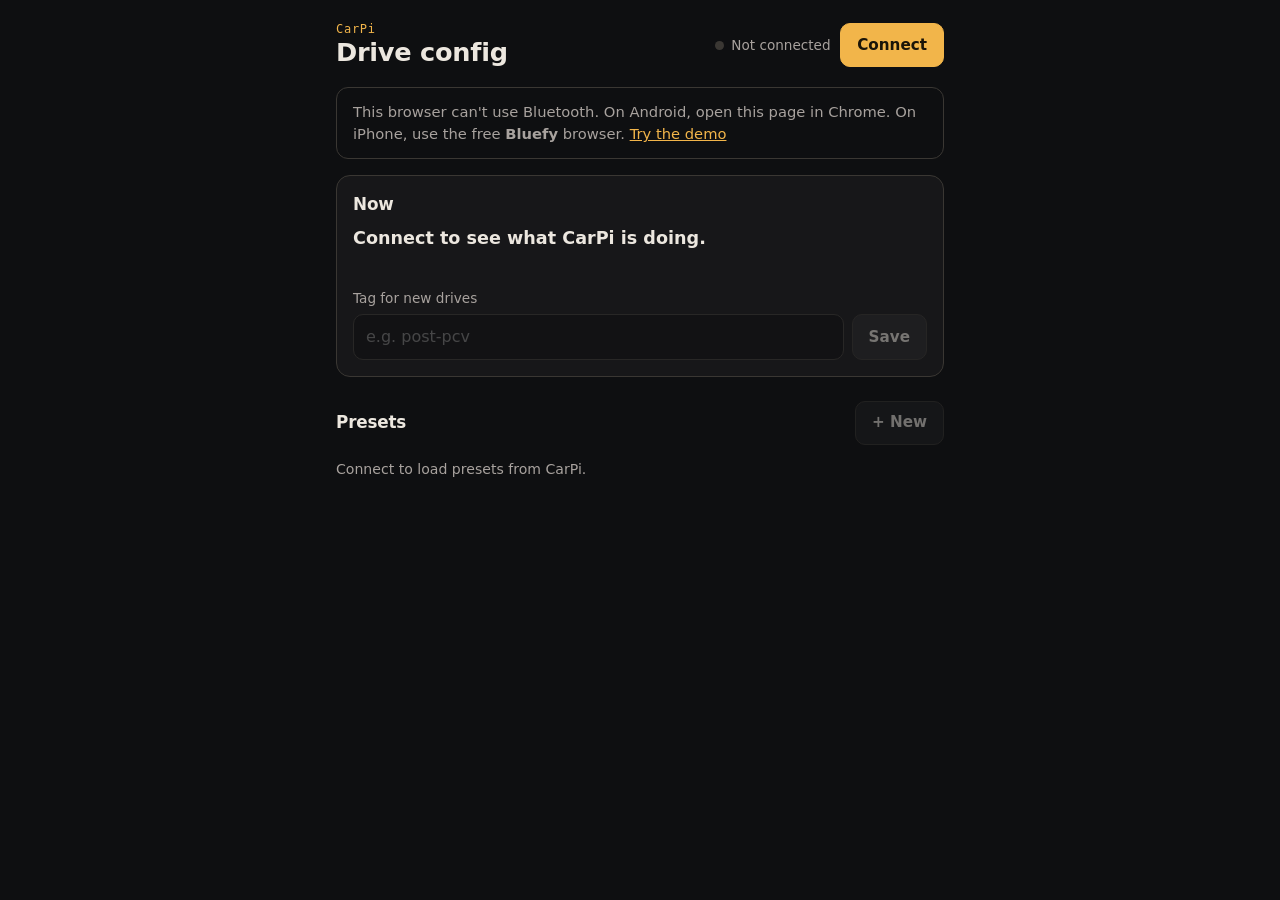
==== web/config/index.html @ 8de62a73 "bluetooth + config" ====
<!doctype html>
<html lang="en">
<head>
  <meta charset="utf-8">
  <meta name="viewport" content="width=device-width, initial-scale=1, viewport-fit=cover">
  <title>CarPi config</title>
  <meta name="description" content="Pick what CarPi logs on the next drive, over Bluetooth.">
  <meta name="theme-color" content="#0e0f11">
  <meta name="robots" content="noindex">
  <link rel="icon" href="icon.svg" type="image/svg+xml">
  <link rel="manifest" href="manifest.webmanifest">
  <link rel="stylesheet" href="config.css">
  <script src="config.js" defer></script>
</head>
<body>
  <div class="page">
    <header class="top">
      <div>
        <p class="eyebrow">CarPi</p>
        <h1>Drive config</h1>
      </div>
      <div class="conn">
        <span class="pill" id="conn-pill"><span class="dot" aria-hidden="true"></span><span id="conn-text">Not connected</span></span>
        <button class="btn primary" id="connect" type="button">Connect</button>
      </div>
    </header>

    <p class="notice" id="no-bt" hidden>
      This browser can't use Bluetooth. On Android, open this page in Chrome. On iPhone, use the free
      <strong>Bluefy</strong> browser. <button class="link" id="demo-btn" type="button">Try the demo</button>
    </p>
    <p class="notice demo" id="demo-note" hidden>Demo: a simulated CarPi. Nothing here reaches the car.</p>

    <main id="home">
      <section class="card" id="now" aria-live="polite">
        <h2>Now</h2>
        <p class="state" id="state-line">Connect to see what CarPi is doing.</p>
        <p class="sub" id="state-sub"></p>
        <form class="tag" id="tag-form">
          <label for="tag-input">Tag for new drives</label>
          <div class="row">
            <input id="tag-input" name="tag" autocomplete="off" autocapitalize="none" spellcheck="false"
                   maxlength="32" placeholder="e.g. post-pcv" disabled>
            <button class="btn" id="tag-save" type="submit" disabled>Save</button>
          </div>
        </form>
      </section>

      <section>
        <div class="section-head">
          <h2>Presets</h2>
          <button class="btn" id="new-preset" type="button" disabled>+ New</button>
        </div>
        <ul class="presets" id="presets"></ul>
      </section>
    </main>

    <main id="editor" hidden>
      <div class="section-head">
        <h2 id="editor-title">New preset</h2>
        <button class="btn ghost" id="editor-close" type="button">Cancel</button>
      </div>
      <label class="field" for="preset-name">Name</label>
      <input id="preset-name" maxlength="32" autocomplete="off" placeholder="e.g. Idle study">
      <div class="summary" id="summary"></div>
      <p class="hint">Weight sets how often each value is read. Values at the top weight are read on every row; half the top weight means every other row. 0 turns a value off.</p>
      <div class="quick">
        <button class="btn small" type="button" data-fill="0">All off</button>
        <button class="btn small" type="button" data-fill="default">Like default</button>
      </div>
      <div id="values"></div>
      <div class="editor-actions">
        <button class="btn" id="save" type="button">Save</button>
        <button class="btn primary" id="save-apply" type="button">Save &amp; apply</button>
      </div>
    </main>
  </div>

  <dialog id="confirm">
    <form method="dialog">
      <p id="confirm-text"></p>
      <div class="row end">
        <button class="btn ghost" value="no">Cancel</button>
        <button class="btn primary" value="yes" id="confirm-yes">OK</button>
      </div>
    </form>
  </dialog>
  <div class="toast" id="toast" role="status" hidden></div>
</body>
</html>
---- web/config/config.css ----
/* Same palette as the drive viewer (../style.css). System fonts so it works offline in the car. */
:root {
  --bg: #0e0f11;
  --text: #a8a29e;
  --head: #ece7df;
  --accent: #f2b54a;
  --line: #3a3733;
  --card: rgba(255, 255, 255, 0.035);
  --card-hi: rgba(255, 255, 255, 0.07);
  --accent-chip: color-mix(in srgb, var(--accent) 14%, transparent);
  --pass: #7fc79a;
  --warn: #e0896b;
  --sans: ui-sans-serif, system-ui, -apple-system, "Segoe UI", Roboto, sans-serif;
  --mono: ui-monospace, SFMono-Regular, Menlo, Consolas, monospace;
  color-scheme: dark;
}

*, *::before, *::after { box-sizing: border-box; }
html { background: var(--bg); -webkit-text-size-adjust: 100%; }
body {
  margin: 0;
  background: var(--bg);
  color: var(--text);
  font-family: var(--sans);
  font-size: 1rem;
  line-height: 1.5;
  -webkit-font-smoothing: antialiased;
}
[hidden] { display: none !important; }
:focus-visible { outline: 2px solid var(--accent); outline-offset: 2px; border-radius: 6px; }

.page {
  max-width: 40rem;
  margin: 0 auto;
  padding: max(1.25rem, env(safe-area-inset-top)) 1rem calc(6rem + env(safe-area-inset-bottom));
}

h1, h2 { color: var(--head); margin: 0; letter-spacing: -0.01em; }
h1 { font-size: 1.6rem; line-height: 1.15; }
h2 { font-size: 1.05rem; }
.eyebrow { margin: 0; font-family: var(--mono); font-size: 0.75rem; color: var(--accent); letter-spacing: 0.06em; }

.top { display: flex; justify-content: space-between; align-items: flex-end; gap: 1rem; margin-bottom: 1.25rem; flex-wrap: wrap; }
.conn { display: flex; align-items: center; gap: 0.6rem; }
.pill { display: inline-flex; align-items: center; gap: 0.45rem; font-size: 0.85rem; }
.dot { width: 0.55rem; height: 0.55rem; border-radius: 50%; background: var(--line); }
.pill.on .dot { background: var(--pass); }
.pill.busy .dot { background: var(--accent); animation: pulse 1s ease-in-out infinite; }
@keyframes pulse { 50% { opacity: 0.35; } }

.btn {
  font: inherit;
  font-size: 0.95rem;
  font-weight: 600;
  color: var(--head);
  background: var(--card-hi);
  border: 1px solid var(--line);
  border-radius: 10px;
  padding: 0.6rem 1rem;
  min-height: 2.75rem;
  cursor: pointer;
}
.btn:disabled { opacity: 0.45; cursor: default; }
.btn.primary { background: var(--accent); border-color: var(--accent); color: #1a1408; }
.btn.ghost { background: transparent; }
.btn.danger { color: var(--warn); }
.btn.small { min-height: 2.25rem; padding: 0.35rem 0.75rem; font-size: 0.85rem; }
.link { font: inherit; color: var(--accent); background: none; border: 0; padding: 0; text-decoration: underline; cursor: pointer; }

.notice { border: 1px solid var(--line); border-radius: 12px; padding: 0.8rem 1rem; margin: 0 0 1rem; font-size: 0.92rem; }
.notice.demo { border-color: var(--accent); background: var(--accent-chip); color: var(--head); }

.card { background: var(--card); border: 1px solid var(--line); border-radius: 14px; padding: 1rem; margin-bottom: 1.5rem; }
.state { margin: 0.5rem 0 0; color: var(--head); font-size: 1.1rem; font-weight: 600; }
.sub { margin: 0.15rem 0 0; font-size: 0.88rem; min-height: 1.3em; overflow-wrap: anywhere; }
.tag { margin-top: 1rem; }
.tag label, .field { display: block; font-size: 0.85rem; margin-bottom: 0.35rem; }
.row { display: flex; gap: 0.5rem; }
.row.end { justify-content: flex-end; }

input:not([type]), input[type="text"] {
  flex: 1;
  min-width: 0;
  width: 100%;
  font: inherit;
  color: var(--head);
  background: var(--bg);
  border: 1px solid var(--line);
  border-radius: 10px;
  padding: 0.6rem 0.75rem;
  min-height: 2.75rem;
}
input:disabled { opacity: 0.5; }

.section-head { display: flex; justify-content: space-between; align-items: center; margin-bottom: 0.75rem; }

.presets { list-style: none; margin: 0; padding: 0; display: grid; gap: 0.6rem; }
.preset { background: var(--card); border: 1px solid var(--line); border-radius: 14px; }
.preset.active { border-color: var(--accent); }
.preset > button.head {
  all: unset;
  display: flex;
  justify-content: space-between;
  align-items: center;
  gap: 0.75rem;
  width: 100%;
  padding: 0.85rem 1rem;
  cursor: pointer;
  box-sizing: border-box;
}
.preset .name { color: var(--head); font-weight: 600; }
.preset .meta { font-size: 0.85rem; }
.badges { display: flex; gap: 0.35rem; flex-wrap: wrap; justify-content: flex-end; }
.badge { font-family: var(--mono); font-size: 0.7rem; padding: 0.15rem 0.45rem; border-radius: 6px; border: 1px solid var(--line); white-space: nowrap; }
.badge.active { color: var(--accent); border-color: var(--accent); background: var(--accent-chip); }
.preset .actions { display: flex; gap: 0.5rem; flex-wrap: wrap; padding: 0 1rem 0.9rem; }

.summary {
  position: sticky;
  top: 0;
  z-index: 2;
  margin: 1rem -1rem 0;
  padding: 0.75rem 1rem;
  background: color-mix(in srgb, var(--bg) 92%, transparent);
  backdrop-filter: blur(6px);
  border-bottom: 1px solid var(--line);
  font-size: 0.9rem;
}
.summary strong { color: var(--head); }
.summary .warn { display: block; color: var(--warn); margin-top: 0.25rem; font-size: 0.85rem; }
.hint { font-size: 0.85rem; margin: 0.75rem 0; }
.quick { display: flex; gap: 0.5rem; margin-bottom: 0.5rem; }

.group { margin-top: 1.25rem; }
.group h3 { margin: 0 0 0.25rem; font-size: 0.75rem; font-family: var(--mono); letter-spacing: 0.06em; color: var(--accent); text-transform: uppercase; }
.value { padding: 0.65rem 0; border-bottom: 1px solid var(--line); }
.value .top-line { display: flex; justify-content: space-between; gap: 0.75rem; align-items: baseline; }
.value .label { color: var(--head); }
.value .unit { font-size: 0.8rem; margin-left: 0.3rem; }
.value .rate { font-family: var(--mono); font-size: 0.8rem; white-space: nowrap; }
.value.off .label { color: var(--text); }
.value.na { opacity: 0.45; }
.value .na-note { font-size: 0.78rem; }
.slider { display: flex; align-items: center; gap: 0.75rem; margin-top: 0.3rem; }
.slider input { flex: 1; accent-color: var(--accent); height: 2rem; }
.slider output { font-family: var(--mono); width: 1.6rem; text-align: right; color: var(--head); }

.editor-actions {
  position: fixed;
  left: 0;
  right: 0;
  bottom: 0;
  display: flex;
  justify-content: flex-end;
  gap: 0.6rem;
  padding: 0.75rem max(1rem, calc((100vw - 40rem) / 2 + 1rem)) calc(0.75rem + env(safe-area-inset-bottom));
  background: color-mix(in srgb, var(--bg) 94%, transparent);
  border-top: 1px solid var(--line);
}

dialog {
  background: #17181b;
  color: var(--text);
  border: 1px solid var(--line);
  border-radius: 14px;
  padding: 1rem;
  max-width: min(26rem, calc(100vw - 2rem));
}
dialog::backdrop { background: rgba(0, 0, 0, 0.6); }
dialog p { margin: 0 0 1rem; color: var(--head); }

.toast {
  position: fixed;
  left: 50%;
  bottom: calc(5.5rem + env(safe-area-inset-bottom));
  transform: translateX(-50%);
  width: max-content;
  max-width: calc(100vw - 2rem);
  background: #24221f;
  color: var(--head);
  border: 1px solid var(--line);
  border-radius: 10px;
  padding: 0.6rem 0.9rem;
  font-size: 0.9rem;
  z-index: 10;
}
.toast.error { border-color: var(--warn); }
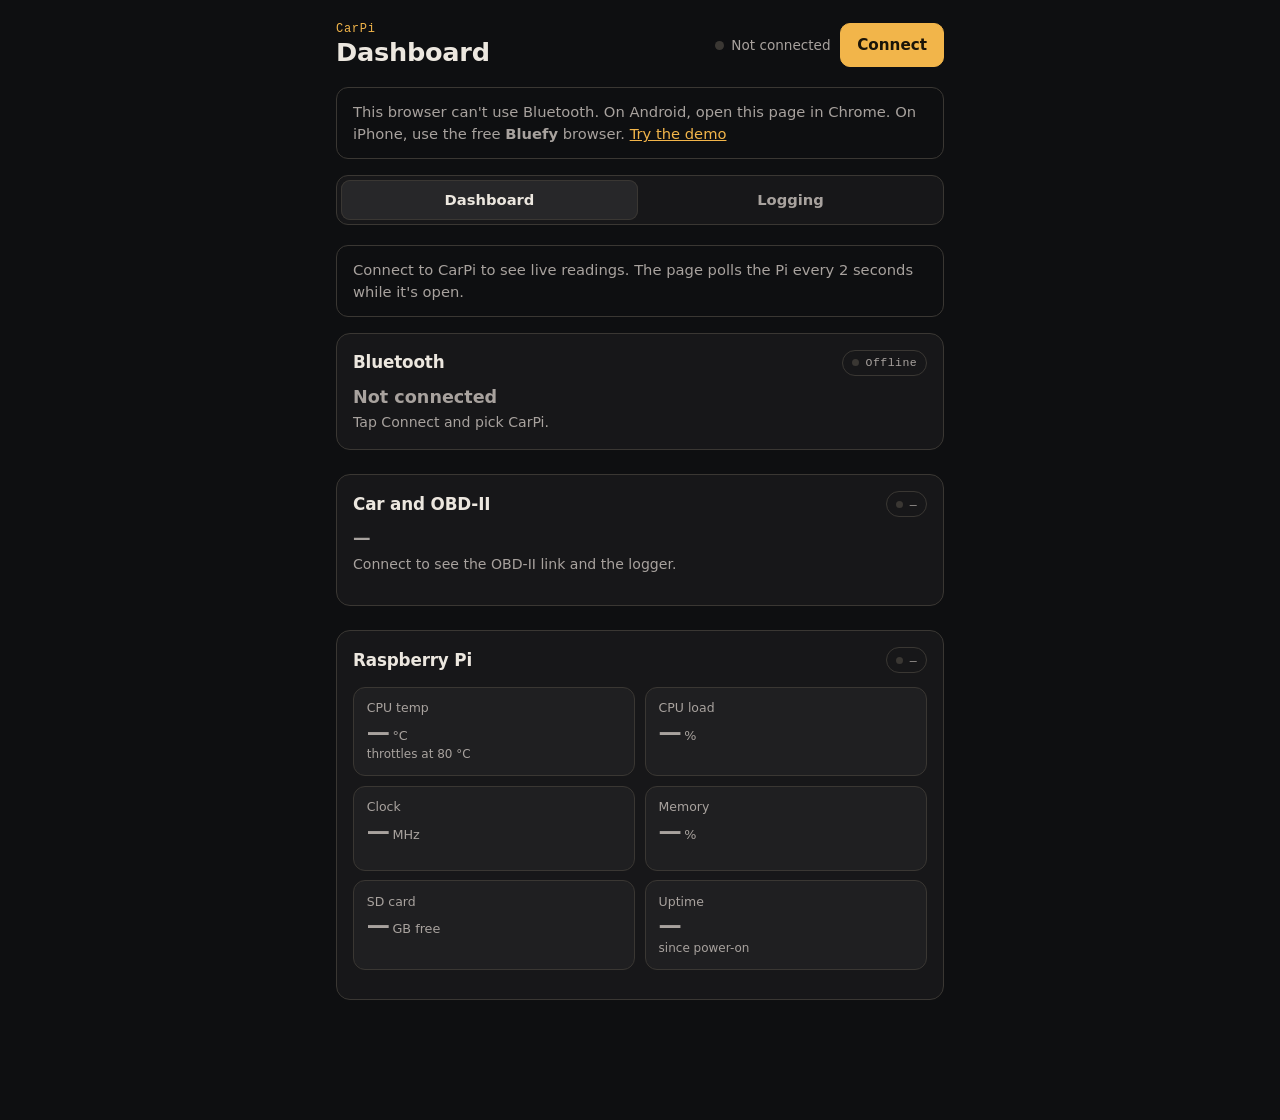
==== commit 4b20d927: "chome dashboard" ====
--- a/web/config/index.html
+++ b/web/config/index.html
@@ -3,8 +3,8 @@
 <head>
   <meta charset="utf-8">
   <meta name="viewport" content="width=device-width, initial-scale=1, viewport-fit=cover">
-  <title>CarPi config</title>
-  <meta name="description" content="Pick what CarPi logs on the next drive, over Bluetooth.">
+  <title>CarPi</title>
+  <meta name="description" content="CarPi over Bluetooth: live status of the Pi and the OBD link, and what it logs.">
   <meta name="theme-color" content="#0e0f11">
   <meta name="robots" content="noindex">
   <link rel="icon" href="icon.svg" type="image/svg+xml">
@@ -17,7 +17,7 @@
     <header class="top">
       <div>
         <p class="eyebrow">CarPi</p>
-        <h1>Drive config</h1>
+        <h1 id="page-title">Dashboard</h1>
       </div>
       <div class="conn">
         <span class="pill" id="conn-pill"><span class="dot" aria-hidden="true"></span><span id="conn-text">Not connected</span></span>
@@ -31,9 +31,37 @@
     </p>
     <p class="notice demo" id="demo-note" hidden>Demo: a simulated CarPi. Nothing here reaches the car.</p>
 
-    <main id="home">
+    <nav class="tabs" role="tablist" aria-label="Sections">
+      <button class="tab" type="button" role="tab" id="tab-dash" aria-controls="dash" aria-selected="true">Dashboard</button>
+      <button class="tab" type="button" role="tab" id="tab-home" aria-controls="home" aria-selected="false">Logging</button>
+    </nav>
+
+    <main id="dash" role="tabpanel" aria-labelledby="tab-dash">
+      <p class="notice" id="dash-hint">Connect to CarPi to see live readings. The page polls the Pi every 2 seconds while it's open.</p>
+
+      <section class="card" id="link-card" aria-live="polite">
+        <div class="card-head"><h2>Bluetooth</h2><span class="chip" id="link-chip">Offline</span></div>
+        <p class="state" id="link-line">Not connected</p>
+        <p class="sub" id="link-sub"></p>
+      </section>
+
+      <section class="card" id="car-card" aria-live="polite">
+        <div class="card-head"><h2>Car and OBD-II</h2><span class="chip" id="car-chip">—</span></div>
+        <p class="state" id="car-line">—</p>
+        <p class="sub" id="car-sub"></p>
+        <dl class="kv" id="car-kv"></dl>
+      </section>
+
+      <section class="card" id="pi-card">
+        <div class="card-head"><h2>Raspberry Pi</h2><span class="chip" id="pi-chip">—</span></div>
+        <div class="tiles" id="pi-tiles"></div>
+        <p class="power" id="pi-power"></p>
+      </section>
+    </main>
+
+    <main id="home" role="tabpanel" aria-labelledby="tab-home" hidden>
       <section class="card" id="now" aria-live="polite">
-        <h2>Now</h2>
+        <h2>Logger</h2>
         <p class="state" id="state-line">Connect to see what CarPi is doing.</p>
         <p class="sub" id="state-sub"></p>
         <form class="tag" id="tag-form">
--- a/web/config/config.css
+++ b/web/config/config.css
@@ -185,3 +185,71 @@
   z-index: 10;
 }
 .toast.error { border-color: var(--warn); }
+
+/* ---------- tabs ---------- */
+.tabs {
+  display: grid;
+  grid-template-columns: 1fr 1fr;
+  gap: 0.25rem;
+  padding: 0.25rem;
+  margin: 0 0 1.25rem;
+  background: var(--card);
+  border: 1px solid var(--line);
+  border-radius: 12px;
+}
+.tab {
+  font: inherit;
+  font-size: 0.92rem;
+  font-weight: 600;
+  color: var(--text);
+  background: transparent;
+  border: 0;
+  border-radius: 9px;
+  min-height: 2.5rem;
+  cursor: pointer;
+}
+.tab[aria-selected="true"] { background: var(--card-hi); color: var(--head); box-shadow: inset 0 0 0 1px var(--line); }
+
+/* ---------- dashboard ---------- */
+.card-head { display: flex; justify-content: space-between; align-items: center; gap: 0.75rem; }
+.chip {
+  display: inline-flex;
+  align-items: center;
+  gap: 0.4rem;
+  font-family: var(--mono);
+  font-size: 0.72rem;
+  letter-spacing: 0.04em;
+  padding: 0.2rem 0.55rem;
+  border-radius: 999px;
+  border: 1px solid var(--line);
+  white-space: nowrap;
+}
+.chip::before { content: ""; width: 0.45rem; height: 0.45rem; border-radius: 50%; background: var(--line); }
+.chip.ok { color: var(--pass); border-color: color-mix(in srgb, var(--pass) 45%, transparent); }
+.chip.ok::before { background: var(--pass); }
+.chip.warn { color: var(--accent); border-color: color-mix(in srgb, var(--accent) 45%, transparent); }
+.chip.warn::before { background: var(--accent); }
+.chip.crit { color: var(--warn); border-color: color-mix(in srgb, var(--warn) 55%, transparent); }
+.chip.crit::before { background: var(--warn); }
+.chip.live::before { animation: pulse 1.6s ease-in-out infinite; }
+
+.kv { display: grid; grid-template-columns: max-content 1fr; gap: 0.35rem 1rem; margin: 0.9rem 0 0; font-size: 0.9rem; }
+.kv dt { color: var(--text); }
+.kv dd { margin: 0; color: var(--head); font-variant-numeric: tabular-nums; overflow-wrap: anywhere; }
+
+.tiles { display: grid; grid-template-columns: repeat(2, minmax(0, 1fr)); gap: 0.6rem; margin-top: 0.85rem; }
+.tile { background: var(--card); border: 1px solid var(--line); border-radius: 12px; padding: 0.7rem 0.8rem 0.75rem; min-width: 0; }
+.tile .k { font-size: 0.78rem; }
+.tile .v { color: var(--head); font-size: 1.45rem; font-weight: 650; line-height: 1.2; font-variant-numeric: tabular-nums; }
+.tile .v small { font-size: 0.8rem; font-weight: 500; color: var(--text); margin-left: 0.15rem; }
+.tile .s { font-size: 0.75rem; min-height: 1.1em; white-space: nowrap; overflow: hidden; text-overflow: ellipsis; }
+.meter { height: 0.3rem; border-radius: 999px; background: var(--line); margin: 0.45rem 0 0.3rem; overflow: hidden; }
+.meter > i { display: block; height: 100%; width: 0; border-radius: inherit; background: var(--pass); transition: width 0.4s ease; }
+.tile.warn .meter > i { background: var(--accent); }
+.tile.crit .meter > i { background: var(--warn); }
+.tile.crit .v { color: var(--warn); }
+.power { margin: 0.8rem 0 0; font-size: 0.88rem; }
+.power.warn { color: var(--accent); }
+.power.crit { color: var(--warn); font-weight: 600; }
+.is-off .tile .v, .is-off .state, .is-off .kv dd { color: var(--text); }
+@media (prefers-reduced-motion: reduce) { .chip.live::before, .pill.busy .dot { animation: none; } .meter > i { transition: none; } }
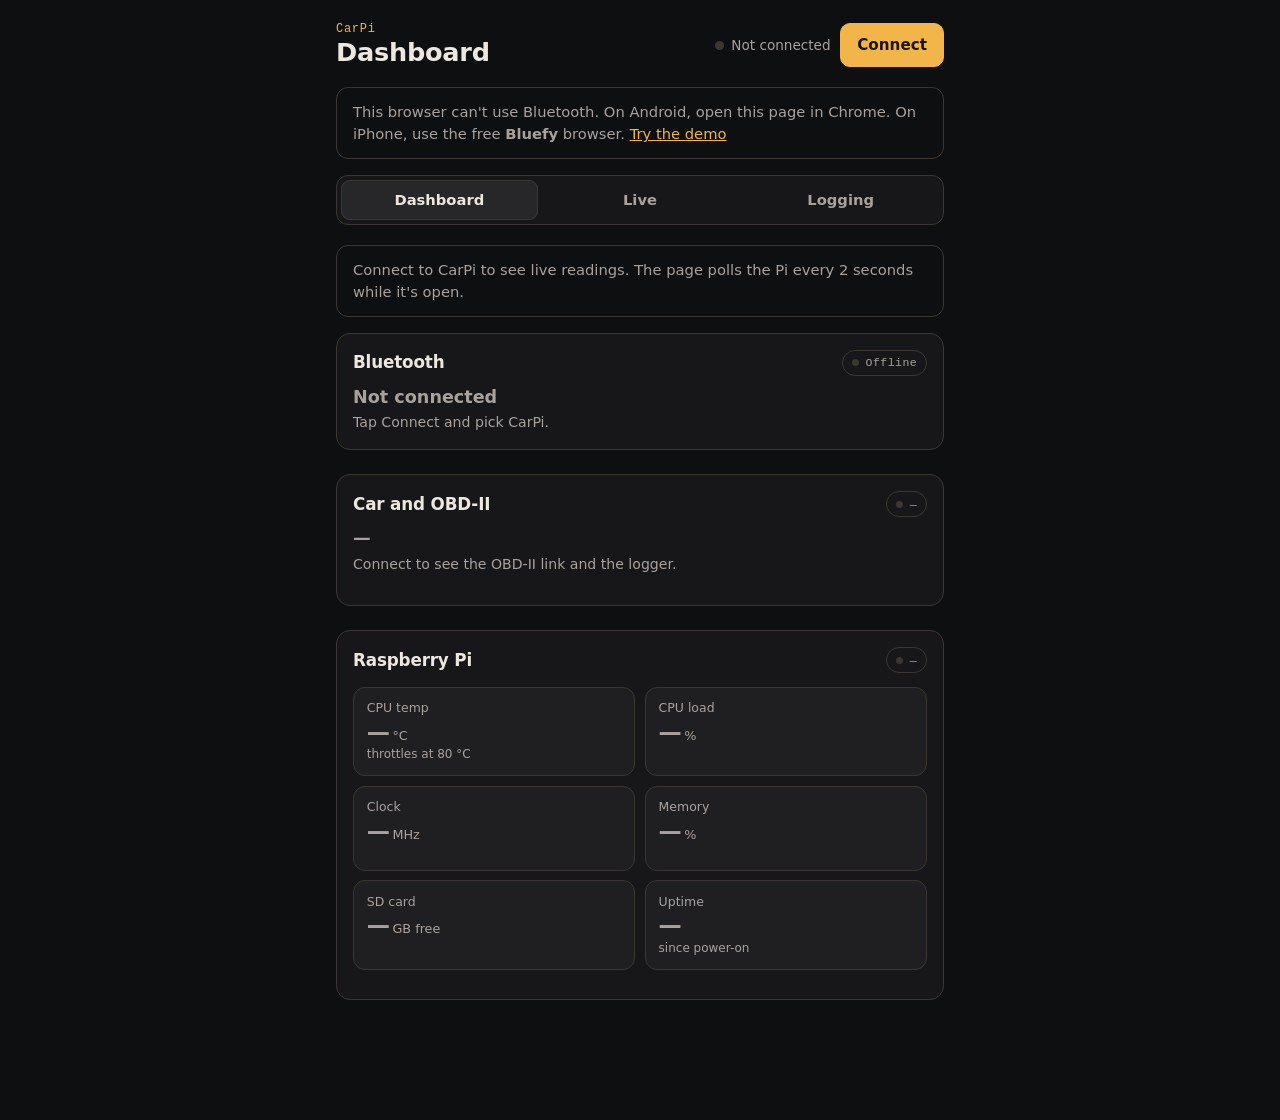
==== commit 6ada8f01: "web App update add live view value selection warmup track" ====
--- a/web/config/index.html
+++ b/web/config/index.html
@@ -9,8 +9,8 @@
   <meta name="robots" content="noindex">
   <link rel="icon" href="icon.svg" type="image/svg+xml">
   <link rel="manifest" href="manifest.webmanifest">
-  <link rel="stylesheet" href="config.css">
-  <script src="config.js" defer></script>
+  <link rel="stylesheet" href="config.css?v=4">
+  <script src="config.js?v=4" defer></script>
 </head>
 <body>
   <div class="page">
@@ -33,6 +33,7 @@
 
     <nav class="tabs" role="tablist" aria-label="Sections">
       <button class="tab" type="button" role="tab" id="tab-dash" aria-controls="dash" aria-selected="true">Dashboard</button>
+      <button class="tab" type="button" role="tab" id="tab-live" aria-controls="live" aria-selected="false">Live</button>
       <button class="tab" type="button" role="tab" id="tab-home" aria-controls="home" aria-selected="false">Logging</button>
     </nav>
 
@@ -56,6 +57,48 @@
         <div class="card-head"><h2>Raspberry Pi</h2><span class="chip" id="pi-chip">—</span></div>
         <div class="tiles" id="pi-tiles"></div>
         <p class="power" id="pi-power"></p>
+      </section>
+
+      <section class="card" id="debug-card" hidden>
+        <div class="card-head"><h2>Debug log</h2><button class="btn small" id="debug-copy" type="button">Copy</button></div>
+        <pre class="debug" id="debug-log">Connect to start logging Bluetooth traffic.</pre>
+      </section>
+    </main>
+
+    <main id="live" role="tabpanel" aria-labelledby="tab-live" hidden>
+      <p class="notice" id="live-hint" hidden></p>
+
+      <section class="card warmup" id="warmup">
+        <button class="card-head w-toggle" id="w-toggle" type="button" aria-expanded="true" aria-controls="w-body">
+          <h2>Warm-up <span class="chev" aria-hidden="true">▾</span></h2>
+          <span class="chip" id="w-chip">—</span>
+        </button>
+        <p class="w-summary" id="w-summary"></p>
+        <div id="w-body">
+          <p class="stage" id="w-stage">—</p>
+          <p class="advice" id="w-advice"></p>
+          <div class="temps">
+            <div>Oil<strong id="w-oil">—</strong></div>
+            <div>Coolant<strong id="w-cool">—</strong></div>
+            <div>Full power in<strong id="w-eta">—</strong></div>
+          </div>
+          <div class="wbar" aria-hidden="true"><i id="w-bar"></i></div>
+          <div class="marks" aria-hidden="true"><span>cold</span><span id="w-m1"></span><span id="w-m2"></span></div>
+          <p class="standin" id="w-standin" hidden></p>
+        </div>
+      </section>
+
+      <section>
+        <div class="section-head">
+          <h2>Values</h2>
+          <span class="units">
+            <button class="unit" id="u-temp" type="button" aria-label="Temperature unit">°C</button>
+            <button class="unit" id="u-speed" type="button" aria-label="Speed unit">mph</button>
+          </span>
+        </div>
+        <div class="vchips" id="live-chips" role="group" aria-label="Values to show"></div>
+        <p class="hint">Only values the active preset is collecting are listed. To watch something else live, add it to the preset on the Logging tab. Tap a tile for its trend.</p>
+        <div class="ltiles" id="live-tiles"></div>
       </section>
     </main>
 
--- a/web/config/config.css
+++ b/web/config/config.css
@@ -10,6 +10,7 @@
   --accent-chip: color-mix(in srgb, var(--accent) 14%, transparent);
   --pass: #7fc79a;
   --warn: #e0896b;
+  --cold: #7fb0e0;
   --sans: ui-sans-serif, system-ui, -apple-system, "Segoe UI", Roboto, sans-serif;
   --mono: ui-monospace, SFMono-Regular, Menlo, Consolas, monospace;
   color-scheme: dark;
@@ -189,7 +190,7 @@
 /* ---------- tabs ---------- */
 .tabs {
   display: grid;
-  grid-template-columns: 1fr 1fr;
+  grid-template-columns: repeat(3, 1fr);
   gap: 0.25rem;
   padding: 0.25rem;
   margin: 0 0 1.25rem;
@@ -253,3 +254,62 @@
 .power.crit { color: var(--warn); font-weight: 600; }
 .is-off .tile .v, .is-off .state, .is-off .kv dd { color: var(--text); }
 @media (prefers-reduced-motion: reduce) { .chip.live::before, .pill.busy .dot { animation: none; } .meter > i { transition: none; } }
+
+.debug {
+  margin: 0.75rem 0 0;
+  max-height: 24rem;
+  overflow: auto;
+  font-family: var(--mono);
+  font-size: 0.72rem;
+  line-height: 1.45;
+  white-space: pre-wrap;
+  overflow-wrap: anywhere;
+  color: var(--head);
+}
+
+/* ---------- live ---------- */
+.w-toggle { width: 100%; font: inherit; color: inherit; background: none; border: 0; padding: 0; text-align: left; cursor: pointer; }
+.chev { display: inline-block; font-size: 0.8rem; color: var(--text); transition: transform 0.2s ease; }
+.warmup.collapsed .chev { transform: rotate(-90deg); }
+.warmup.collapsed #w-body { display: none; }
+.w-summary { display: none; margin: 0.4rem 0 0; color: var(--head); font-size: 0.92rem; }
+.warmup.collapsed .w-summary { display: block; }
+.stage { margin: 0.6rem 0 0; color: var(--head); font-size: 1.15rem; font-weight: 650; }
+.stage.cold { color: var(--cold); }
+.stage.warming { color: var(--accent); }
+.stage.warm { color: var(--pass); }
+.advice { margin: 0.15rem 0 0; color: var(--head); font-size: 0.93rem; min-height: 1.2em; }
+.temps { display: flex; flex-wrap: wrap; gap: 0.5rem 1.4rem; margin-top: 0.8rem; font-size: 0.8rem; }
+.temps strong { display: block; color: var(--head); font-size: 1.35rem; font-weight: 650; line-height: 1.2; font-variant-numeric: tabular-nums; }
+.temps strong small { font-size: 0.8rem; color: var(--text); font-weight: 500; margin-left: 0.15rem; }
+.wbar { position: relative; height: 0.5rem; border-radius: 999px; background: var(--card-hi); margin-top: 0.9rem; overflow: hidden; }
+.wbar > i { position: absolute; inset: 0 auto 0 0; width: 0; border-radius: inherit;
+  background: linear-gradient(90deg, var(--cold), var(--accent) 70%, var(--pass)); transition: width 0.4s ease; }
+.marks { display: flex; justify-content: space-between; font-family: var(--mono); font-size: 0.68rem; margin-top: 0.25rem; }
+.standin { margin: 0.75rem 0 0; font-size: 0.82rem; border-left: 2px solid var(--line); padding-left: 0.6rem; }
+
+.units { display: inline-flex; gap: 0.35rem; }
+.unit { font: inherit; font-family: var(--mono); font-size: 0.75rem; color: var(--head); background: transparent;
+  border: 1px solid var(--line); border-radius: 999px; padding: 0.15rem 0.6rem; min-height: 2rem; cursor: pointer; }
+.vchips { display: flex; flex-wrap: wrap; gap: 0.4rem; }
+.vchip { font: inherit; font-size: 0.82rem; color: var(--text); background: transparent; border: 1px solid var(--line);
+  border-radius: 999px; padding: 0.3rem 0.7rem; min-height: 2.1rem; cursor: pointer; }
+.vchip[aria-pressed="true"] { color: var(--accent); background: var(--accent-chip); border-color: color-mix(in srgb, var(--accent) 55%, transparent); }
+
+.ltiles { display: grid; grid-template-columns: repeat(2, minmax(0, 1fr)); gap: 0.6rem; }
+.ltile { display: block; width: 100%; min-width: 0; text-align: left; font: inherit; color: inherit; cursor: pointer;
+  background: var(--card); border: 1px solid var(--line); border-radius: 12px; padding: 0.7rem 0.8rem 0.75rem; }
+.ltile.open { grid-column: 1 / -1; border-color: color-mix(in srgb, var(--accent) 45%, var(--line)); }
+.ltile > span { display: block; }
+.ltile .k { display: flex; justify-content: space-between; gap: 0.5rem; font-size: 0.8rem; }
+.ltile .age { font-family: var(--mono); font-size: 0.68rem; white-space: nowrap; }
+.ltile .v { color: var(--head); font-size: 2rem; font-weight: 650; line-height: 1.15; font-variant-numeric: tabular-nums;
+  white-space: nowrap; overflow: hidden; text-overflow: ellipsis; }
+.ltile .v small { font-size: 0.85rem; font-weight: 500; color: var(--text); margin-left: 0.2rem; }
+.ltile.stale .v { color: var(--text); opacity: 0.55; }
+.ltile .trend { display: none; margin-top: 0.4rem; }
+.ltile.open .trend { display: block; }
+.trend svg { display: block; width: 100%; height: 70px; }
+.trend polyline { fill: none; stroke: var(--accent); stroke-width: 1.6; vector-effect: non-scaling-stroke; }
+.trend .mm { display: flex; justify-content: space-between; font-family: var(--mono); font-size: 0.68rem; }
+@media (prefers-reduced-motion: reduce) { .chev, .wbar > i { transition: none; } }
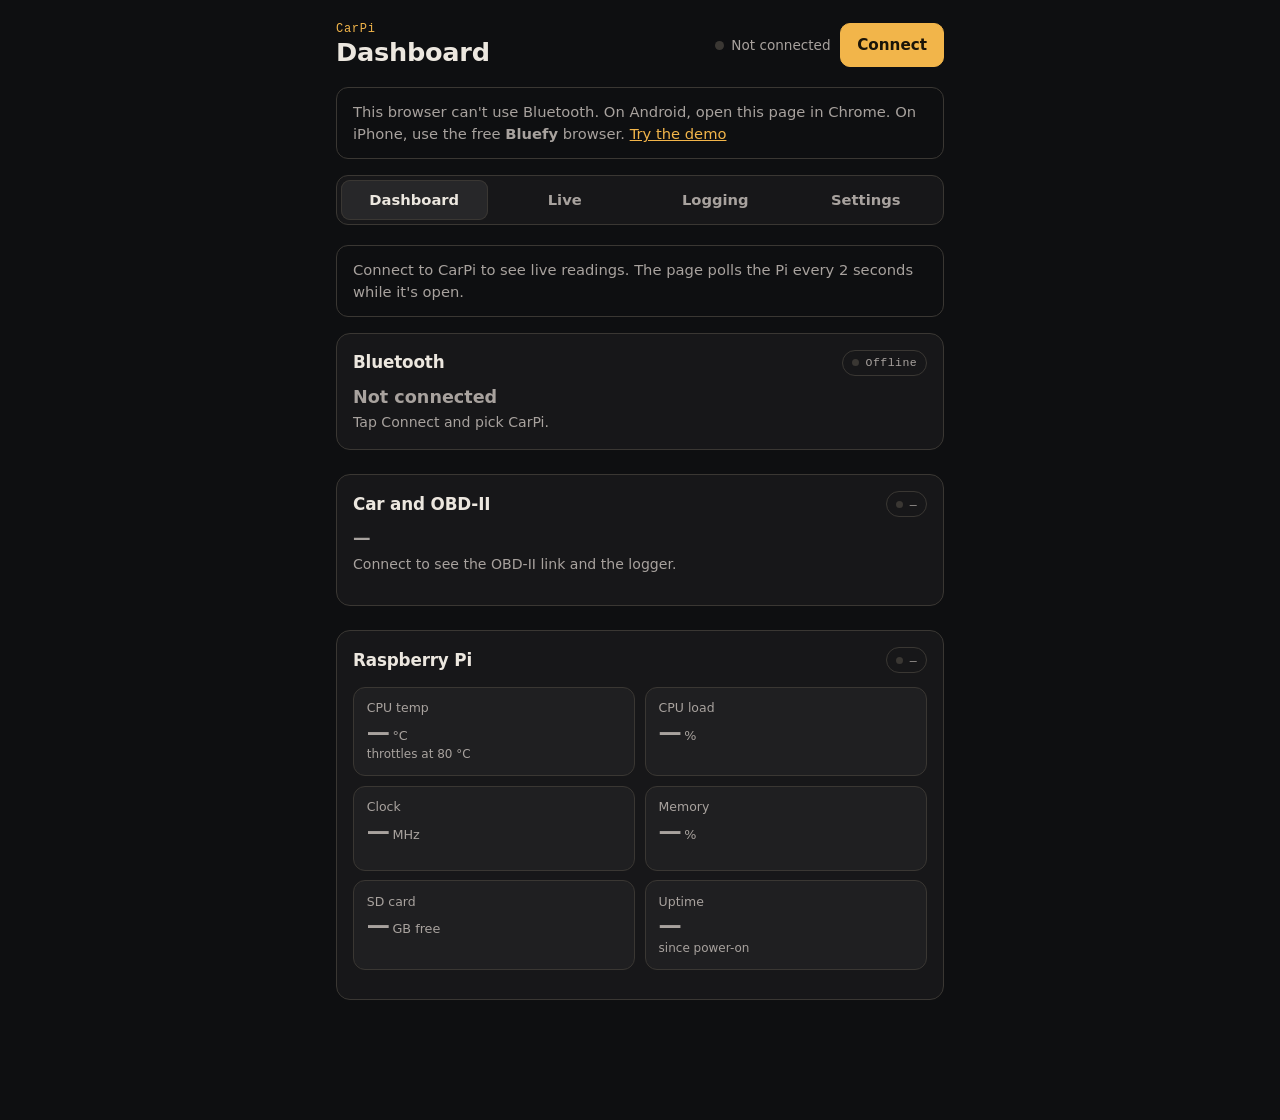
==== commit fecb5781: "Pi settings over Bluetooth (phase 1) and a docs refresh Settings tab on the phone page, protocol 3: " ====
--- a/web/config/index.html
+++ b/web/config/index.html
@@ -9,8 +9,8 @@
   <meta name="robots" content="noindex">
   <link rel="icon" href="icon.svg" type="image/svg+xml">
   <link rel="manifest" href="manifest.webmanifest">
-  <link rel="stylesheet" href="config.css?v=4">
-  <script src="config.js?v=4" defer></script>
+  <link rel="stylesheet" href="config.css?v=5">
+  <script src="config.js?v=5" defer></script>
 </head>
 <body>
   <div class="page">
@@ -35,6 +35,7 @@
       <button class="tab" type="button" role="tab" id="tab-dash" aria-controls="dash" aria-selected="true">Dashboard</button>
       <button class="tab" type="button" role="tab" id="tab-live" aria-controls="live" aria-selected="false">Live</button>
       <button class="tab" type="button" role="tab" id="tab-home" aria-controls="home" aria-selected="false">Logging</button>
+      <button class="tab" type="button" role="tab" id="tab-settings" aria-controls="settings" aria-selected="false">Settings</button>
     </nav>
 
     <main id="dash" role="tabpanel" aria-labelledby="tab-dash">
@@ -126,6 +127,62 @@
       </section>
     </main>
 
+    <main id="settings" role="tabpanel" aria-labelledby="tab-settings" hidden>
+      <p class="notice" id="settings-hint" hidden></p>
+
+      <section class="card" id="wifi-card" aria-live="polite">
+        <div class="card-head"><h2>Wi-Fi</h2><span class="chip" id="wifi-chip">—</span></div>
+        <p class="state" id="wifi-line">—</p>
+        <p class="sub" id="wifi-sub"></p>
+        <h3 class="list-head">Saved networks <span class="sub">(tried in this order)</span></h3>
+        <ul class="nets" id="nets"></ul>
+        <div class="row end"><button class="btn" id="net-add-open" type="button">+ Add network</button></div>
+
+        <div class="addnet" id="addnet" hidden>
+          <div class="section-head">
+            <h3>Add a network</h3>
+            <button class="btn ghost small" id="net-rescan" type="button">Scan again</button>
+          </div>
+          <ul class="nearby" id="nearby"></ul>
+          <button class="link" id="net-other" type="button">Other network (hidden or not listed)…</button>
+          <form id="net-form" autocomplete="off" hidden>
+            <label class="field" for="net-ssid">Network name</label>
+            <input id="net-ssid" maxlength="32" autocapitalize="none" spellcheck="false">
+            <label class="field" for="net-pass">Password <span class="sub">(leave empty for an open network)</span></label>
+            <div class="row">
+              <input id="net-pass" type="password" autocomplete="new-password" maxlength="63" spellcheck="false">
+              <button class="btn small" id="net-show" type="button" aria-pressed="false">Show</button>
+            </div>
+            <p class="formerr" id="net-err" role="alert" hidden></p>
+            <div class="row end">
+              <button class="btn ghost" id="net-cancel" type="button">Cancel</button>
+              <button class="btn" type="submit" value="save">Save</button>
+              <button class="btn primary" type="submit" value="connect">Save &amp; connect</button>
+            </div>
+          </form>
+        </div>
+        <p class="hint">Changing networks can drop an SSH session. Bluetooth isn't affected, so this page keeps working.</p>
+      </section>
+
+      <section class="card" id="pi-info-card">
+        <div class="card-head"><h2>This Pi</h2><span class="chip" id="clock-chip">—</span></div>
+        <dl class="kv" id="pi-kv"></dl>
+        <div class="row wrap">
+          <button class="btn small" id="ssh-copy" type="button">Copy SSH command</button>
+          <button class="btn small" id="clock-sync" type="button">Sync clock from phone</button>
+        </div>
+      </section>
+
+      <section class="card" id="power-card">
+        <h2>Power</h2>
+        <p class="sub">Tap Shut down before turning the car off: the Pi closes its files and powers off cleanly instead of losing power mid-write.</p>
+        <div class="row">
+          <button class="btn" id="pi-restart" type="button">Restart</button>
+          <button class="btn danger" id="pi-shutdown" type="button">Shut down</button>
+        </div>
+      </section>
+    </main>
+
     <main id="editor" hidden>
       <div class="section-head">
         <h2 id="editor-title">New preset</h2>
--- a/web/config/config.css
+++ b/web/config/config.css
@@ -79,7 +79,7 @@
 .row { display: flex; gap: 0.5rem; }
 .row.end { justify-content: flex-end; }
 
-input:not([type]), input[type="text"] {
+input:not([type]), input[type="text"], input[type="password"] {
   flex: 1;
   min-width: 0;
   width: 100%;
@@ -190,7 +190,7 @@
 /* ---------- tabs ---------- */
 .tabs {
   display: grid;
-  grid-template-columns: repeat(3, 1fr);
+  grid-template-columns: repeat(4, 1fr);
   gap: 0.25rem;
   padding: 0.25rem;
   margin: 0 0 1.25rem;
@@ -313,3 +313,28 @@
 .trend polyline { fill: none; stroke: var(--accent); stroke-width: 1.6; vector-effect: non-scaling-stroke; }
 .trend .mm { display: flex; justify-content: space-between; font-family: var(--mono); font-size: 0.68rem; }
 @media (prefers-reduced-motion: reduce) { .chev, .wbar > i { transition: none; } }
+
+/* ---------- settings ---------- */
+@media (max-width: 400px) { .tab { font-size: 0.82rem; } }
+.list-head { margin: 1rem 0 0.4rem; font-size: 0.9rem; color: var(--head); }
+.list-head .sub { display: inline; font-weight: 400; }
+.nets, .nearby { list-style: none; margin: 0 0 0.75rem; padding: 0; display: grid; gap: 0.4rem; }
+.net { display: flex; align-items: center; justify-content: space-between; gap: 0.5rem; flex-wrap: wrap;
+  border: 1px solid var(--line); border-radius: 10px; padding: 0.5rem 0.6rem; background: var(--card); }
+.net.active { border-color: color-mix(in srgb, var(--pass) 45%, var(--line)); }
+.net .name { color: var(--head); font-weight: 600; overflow-wrap: anywhere; }
+.net .meta { font-family: var(--mono); font-size: 0.72rem; }
+.net-actions { display: flex; gap: 0.3rem; flex-wrap: wrap; }
+.net-actions .btn { min-height: 2.25rem; padding: 0.3rem 0.6rem; font-size: 0.82rem; }
+.net-actions .btn.arrow { min-width: 2.25rem; padding: 0.3rem; }
+.nearby button { width: 100%; display: flex; justify-content: space-between; align-items: center; gap: 0.5rem;
+  font: inherit; color: var(--head); background: transparent; border: 1px solid var(--line); border-radius: 10px;
+  padding: 0.55rem 0.7rem; min-height: 2.75rem; cursor: pointer; text-align: left; }
+.nearby button:hover { background: var(--card-hi); }
+.nearby .sig { font-family: var(--mono); font-size: 0.72rem; color: var(--text); white-space: nowrap; }
+.addnet { border-top: 1px solid var(--line); margin-top: 0.75rem; padding-top: 0.75rem; }
+.addnet h3 { margin: 0; font-size: 0.95rem; color: var(--head); }
+#net-form { margin-top: 0.75rem; }
+#net-form input { margin-bottom: 0.6rem; }
+.formerr { color: var(--warn); font-size: 0.85rem; margin: 0 0 0.6rem; }
+.row.wrap { flex-wrap: wrap; margin-top: 0.75rem; }
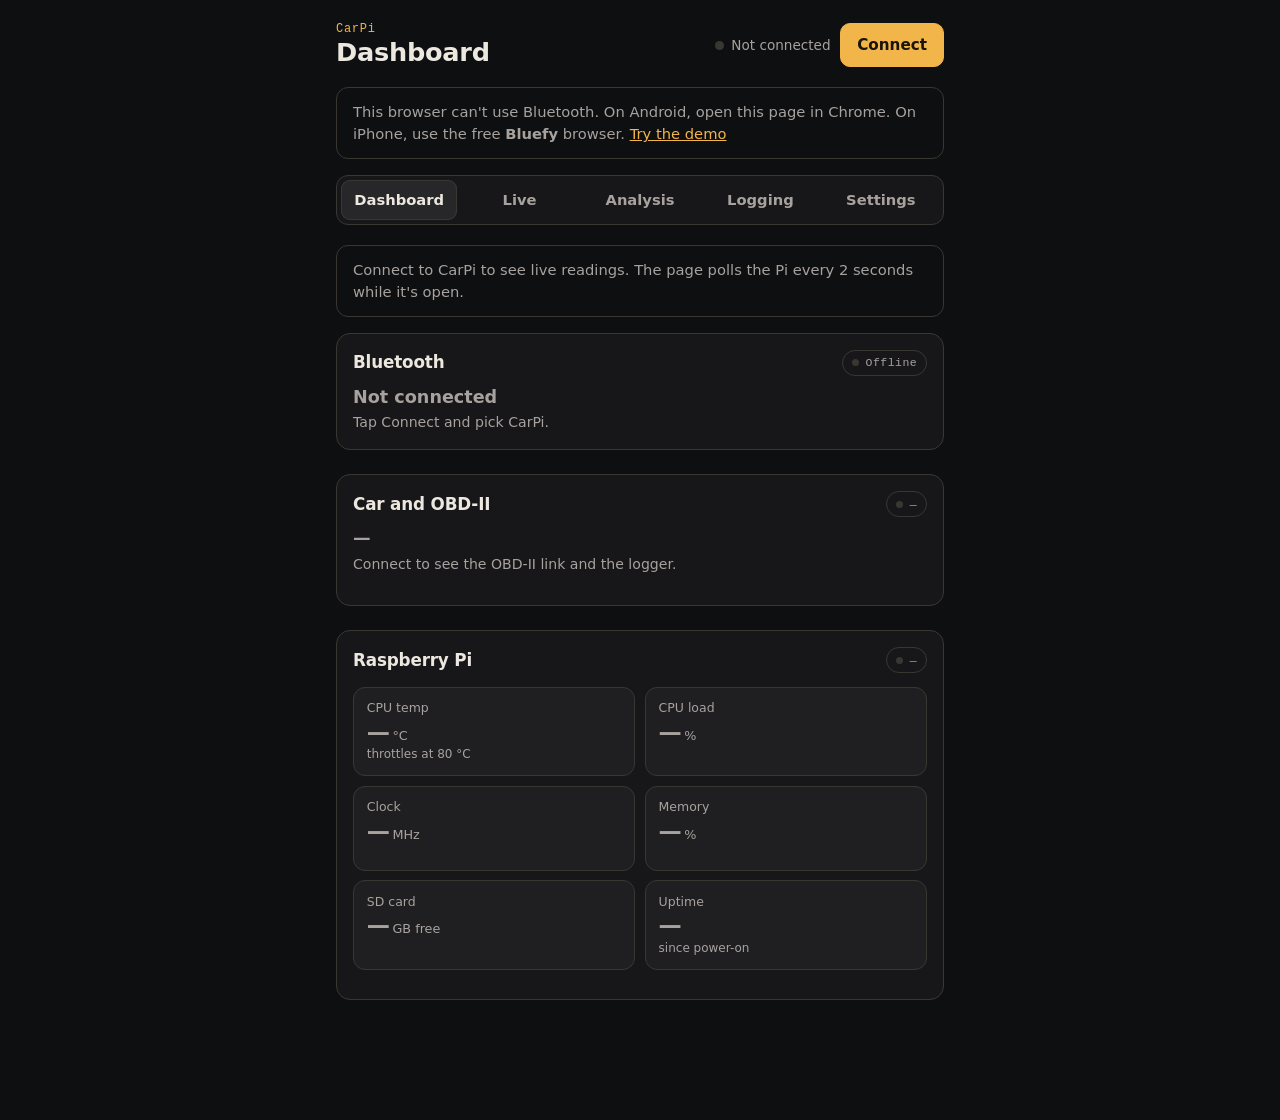
==== commit 11228f98: "Analyzer for Pi App - in app analysis of current drive - in app analysis of previous saved drive - C" ====
--- a/web/config/index.html
+++ b/web/config/index.html
@@ -9,8 +9,9 @@
   <meta name="robots" content="noindex">
   <link rel="icon" href="icon.svg" type="image/svg+xml">
   <link rel="manifest" href="manifest.webmanifest">
-  <link rel="stylesheet" href="config.css?v=5">
-  <script src="config.js?v=5" defer></script>
+  <link rel="stylesheet" href="config.css?v=8">
+  <script src="config.js?v=8" defer></script>
+  <script src="analysis.js?v=8" defer></script>
 </head>
 <body>
   <div class="page">
@@ -34,6 +35,7 @@
     <nav class="tabs" role="tablist" aria-label="Sections">
       <button class="tab" type="button" role="tab" id="tab-dash" aria-controls="dash" aria-selected="true">Dashboard</button>
       <button class="tab" type="button" role="tab" id="tab-live" aria-controls="live" aria-selected="false">Live</button>
+      <button class="tab" type="button" role="tab" id="tab-analysis" aria-controls="analysis" aria-selected="false">Analysis</button>
       <button class="tab" type="button" role="tab" id="tab-home" aria-controls="home" aria-selected="false">Logging</button>
       <button class="tab" type="button" role="tab" id="tab-settings" aria-controls="settings" aria-selected="false">Settings</button>
     </nav>
@@ -100,6 +102,49 @@
         <div class="vchips" id="live-chips" role="group" aria-label="Values to show"></div>
         <p class="hint">Only values the active preset is collecting are listed. To watch something else live, add it to the preset on the Logging tab. Tap a tile for its trend.</p>
         <div class="ltiles" id="live-tiles"></div>
+      </section>
+    </main>
+
+    <main id="analysis" role="tabpanel" aria-labelledby="tab-analysis" hidden>
+      <p class="notice" id="an-hint" hidden></p>
+
+      <section class="card" id="an-drive-card" aria-live="polite">
+        <div class="card-head"><h2>Drive</h2><button class="btn small" id="an-change" type="button">Change</button></div>
+        <p class="state" id="an-drive-line">—</p>
+        <p class="sub" id="an-drive-sub"></p>
+        <div id="an-picker" hidden>
+          <button class="link" id="an-back-live" type="button">Back to the drive being recorded</button>
+          <ul class="drives" id="an-drives"></ul>
+          <button class="btn small" id="an-older" type="button" hidden>Show older</button>
+        </div>
+      </section>
+
+      <section class="card" id="an-summary-card">
+        <h2>Summary</h2>
+        <table class="bands" id="an-bands"></table>
+        <dl class="kv" id="an-kv"></dl>
+      </section>
+
+      <section class="card" id="an-map-card">
+        <div class="card-head"><h2>Map</h2><span class="chip" id="an-map-chip">—</span></div>
+        <div class="vchips" id="an-presets" role="group" aria-label="Map"></div>
+        <div id="an-custom" hidden>
+          <div class="an-axes">
+            <label>Across <select id="an-x"></select></label>
+            <label>Up <select id="an-y"></select></label>
+            <label>Value <select id="an-z"></select></label>
+            <label>Each cell <select id="an-stat"></select></label>
+          </div>
+          <div class="vchips" id="an-filters" role="group" aria-label="Rows to include"></div>
+        </div>
+        <p class="sub" id="an-map-note"></p>
+        <div id="an-map"></div>
+        <p class="sub" id="an-cell"></p>
+      </section>
+
+      <section class="card" id="an-events-card">
+        <div class="card-head"><h2>Events</h2><span class="chip" id="an-events-chip">—</span></div>
+        <ul class="events" id="an-events"></ul>
       </section>
     </main>
 
@@ -173,6 +218,20 @@
         </div>
       </section>
 
+      <section class="card" id="uploads-card" aria-live="polite" hidden>
+        <div class="card-head"><h2>Uploads</h2><span class="chip" id="sync-chip">—</span></div>
+        <p class="state" id="sync-line">—</p>
+        <label class="switch"><span>Upload automatically</span><input type="checkbox" id="up-auto" role="switch"></label>
+        <p class="sub">Off: drives stay on the Pi until you tap Upload now.</p>
+        <label class="switch"><span>Publish new drives</span><input type="checkbox" id="up-publish" role="switch"></label>
+        <p class="sub">Off: drives are still backed up privately, but stay off the public analyzer. Includes the drive being recorded now.</p>
+        <div class="row wrap center">
+          <button class="btn small" id="up-now" type="button">Upload now</button>
+          <a class="link" href="https://carpi-analyzer.onrender.com" target="_blank" rel="noopener">Open the analyzer ↗</a>
+        </div>
+        <p class="hint">The drive being recorded uploads after it ends.</p>
+      </section>
+
       <section class="card" id="power-card">
         <h2>Power</h2>
         <p class="sub">Tap Shut down before turning the car off: the Pi closes its files and powers off cleanly instead of losing power mid-write.</p>
--- a/web/config/config.css
+++ b/web/config/config.css
@@ -190,7 +190,7 @@
 /* ---------- tabs ---------- */
 .tabs {
   display: grid;
-  grid-template-columns: repeat(4, 1fr);
+  grid-template-columns: repeat(5, 1fr);
   gap: 0.25rem;
   padding: 0.25rem;
   margin: 0 0 1.25rem;
@@ -316,6 +316,7 @@
 
 /* ---------- settings ---------- */
 @media (max-width: 400px) { .tab { font-size: 0.82rem; } }
+@media (max-width: 380px) { .tab { font-size: 0.76rem; } }
 .list-head { margin: 1rem 0 0.4rem; font-size: 0.9rem; color: var(--head); }
 .list-head .sub { display: inline; font-weight: 400; }
 .nets, .nearby { list-style: none; margin: 0 0 0.75rem; padding: 0; display: grid; gap: 0.4rem; }
@@ -338,3 +339,36 @@
 #net-form input { margin-bottom: 0.6rem; }
 .formerr { color: var(--warn); font-size: 0.85rem; margin: 0 0 0.6rem; }
 .row.wrap { flex-wrap: wrap; margin-top: 0.75rem; }
+
+/* Uploads card: on/off switches (a checkbox drawn as a switch) */
+.switch { display: flex; align-items: center; justify-content: space-between; gap: 1rem; margin-top: 1rem; color: var(--head); font-weight: 600; cursor: pointer; }
+.switch input { appearance: none; -webkit-appearance: none; flex: none; position: relative; width: 2.9rem; height: 1.65rem; margin: 0; border-radius: 999px; background: var(--line); cursor: pointer; transition: background 0.15s; }
+.switch input::after { content: ""; position: absolute; top: 0.2rem; left: 0.2rem; width: 1.25rem; height: 1.25rem; border-radius: 50%; background: var(--head); transition: transform 0.15s; }
+.switch input:checked { background: var(--accent); }
+.switch input:checked::after { transform: translateX(1.25rem); background: #1a1408; }
+.switch input:disabled { opacity: 0.45; cursor: default; }
+.row.center { align-items: center; gap: 1rem; }
+
+/* Analysis tab */
+.bands { width: 100%; border-collapse: collapse; margin: 0.75rem 0 0.25rem; font-size: 0.9rem; font-variant-numeric: tabular-nums; }
+.bands th { text-align: left; font-weight: 600; font-size: 0.78rem; color: var(--text); padding: 0 0 0.3rem; }
+.bands td { padding: 0.3rem 0; border-top: 1px solid var(--line); color: var(--head); }
+.bands th:not(:first-child), .bands td:not(:first-child) { text-align: right; }
+.hm-grid { display: grid; gap: 2px; margin-top: 0.6rem; font-size: 0.68rem; font-variant-numeric: tabular-nums; }
+.hm-c { font: inherit; color: var(--head); border: 0; border-radius: 4px; min-height: 1.7rem; padding: 0; overflow: hidden; cursor: pointer; }
+.hm-c.empty { background: transparent; cursor: default; }
+.hm-c.sel { outline: 2px solid var(--head); outline-offset: -2px; }
+.hm-x, .hm-y { color: var(--text); font-size: 0.62rem; align-self: center; text-align: center; white-space: nowrap; }
+.hm-y { text-align: right; padding-right: 0.25rem; }
+.drives, .events { list-style: none; margin: 0.5rem 0 0; padding: 0; }
+.drives { display: grid; gap: 0.4rem; }
+.drives button { width: 100%; text-align: left; font: inherit; color: var(--head); background: var(--card); border: 1px solid var(--line); border-radius: 10px; padding: 0.5rem 0.6rem; cursor: pointer; }
+.drives button.on { border-color: var(--accent); }
+.drives .meta, .events .meta { font-size: 0.8rem; color: var(--text); }
+.events li { display: flex; gap: 0.6rem; padding: 0.45rem 0; border-top: 1px solid var(--line); }
+.events .t { font-family: var(--mono); font-size: 0.8rem; color: var(--text); min-width: 3.2rem; }
+.events li.warn strong { color: var(--accent); }
+.events li.crit strong { color: var(--warn); }
+.an-axes { display: grid; grid-template-columns: 1fr 1fr; gap: 0.5rem; margin: 0.75rem 0; }
+.an-axes label { display: grid; gap: 0.2rem; font-size: 0.8rem; }
+.an-axes select { font: inherit; color: var(--head); background: var(--card-hi); border: 1px solid var(--line); border-radius: 8px; padding: 0.35rem; min-width: 0; }
